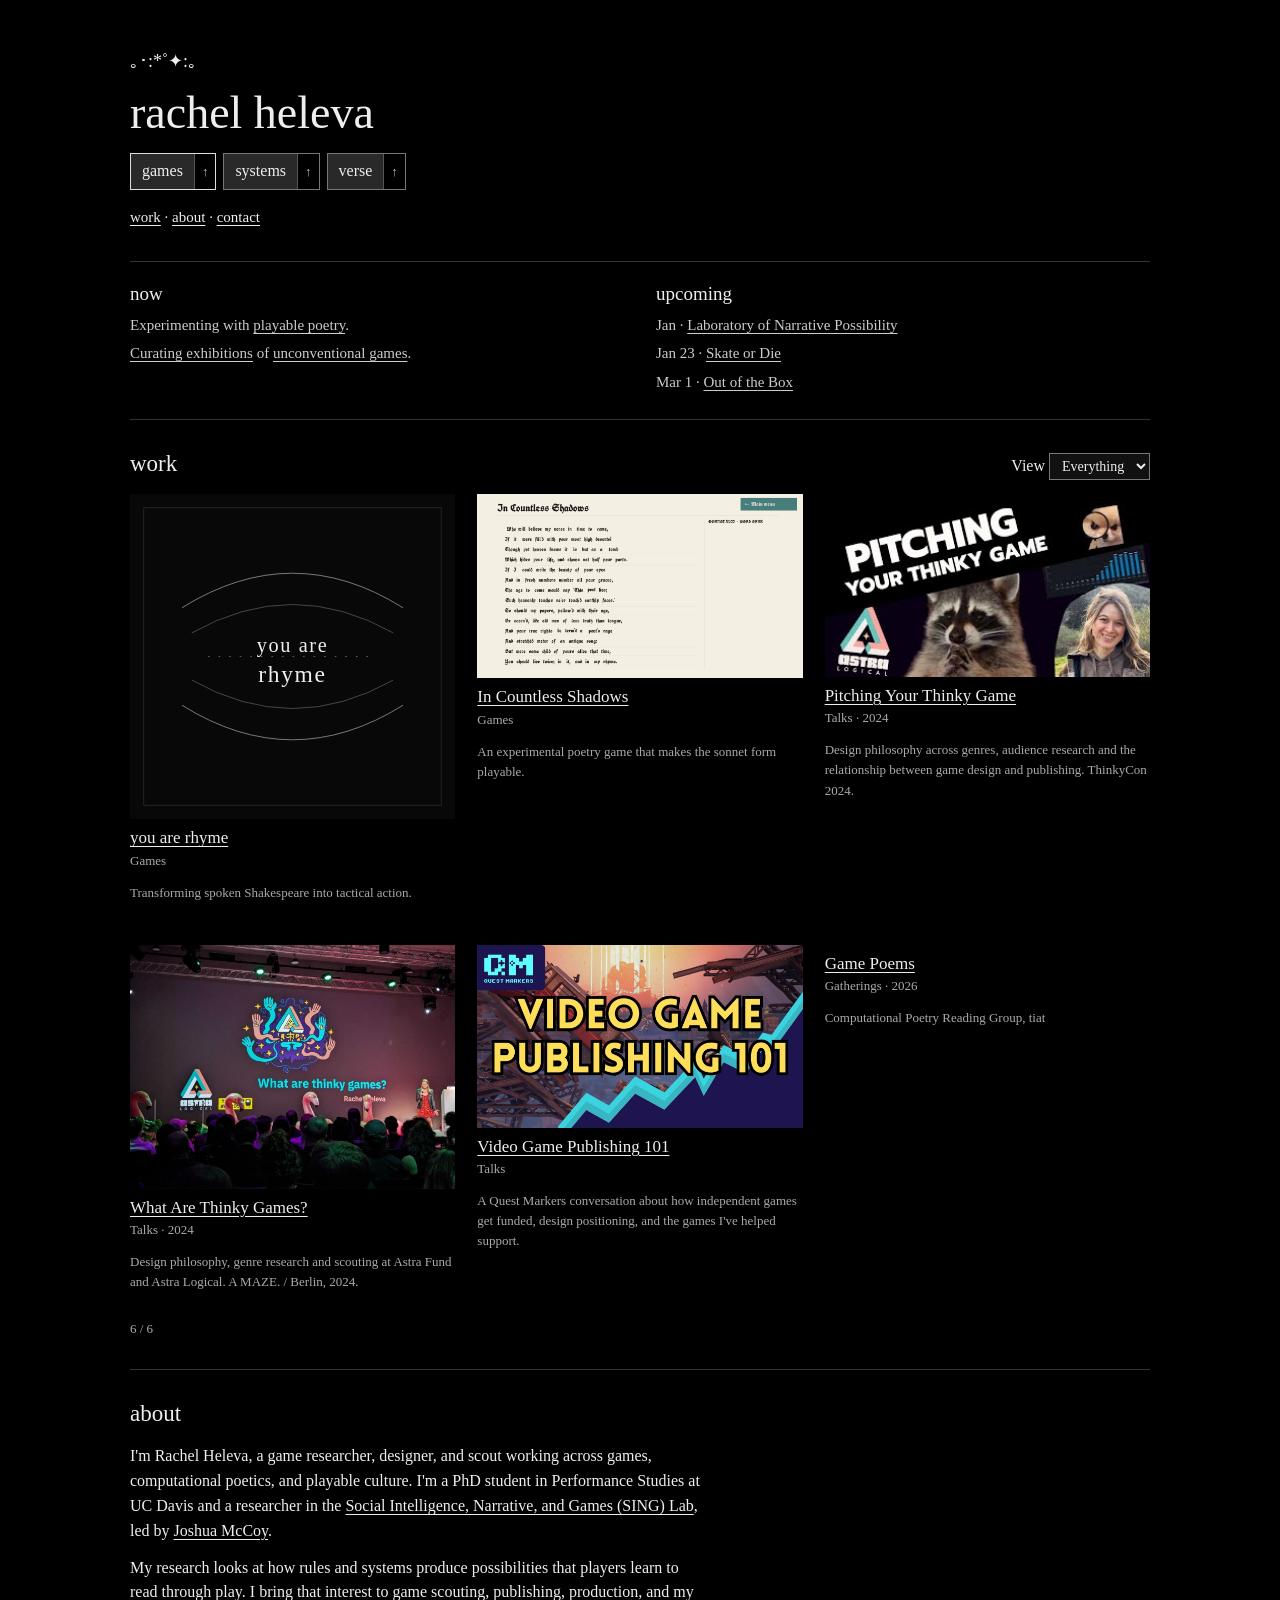
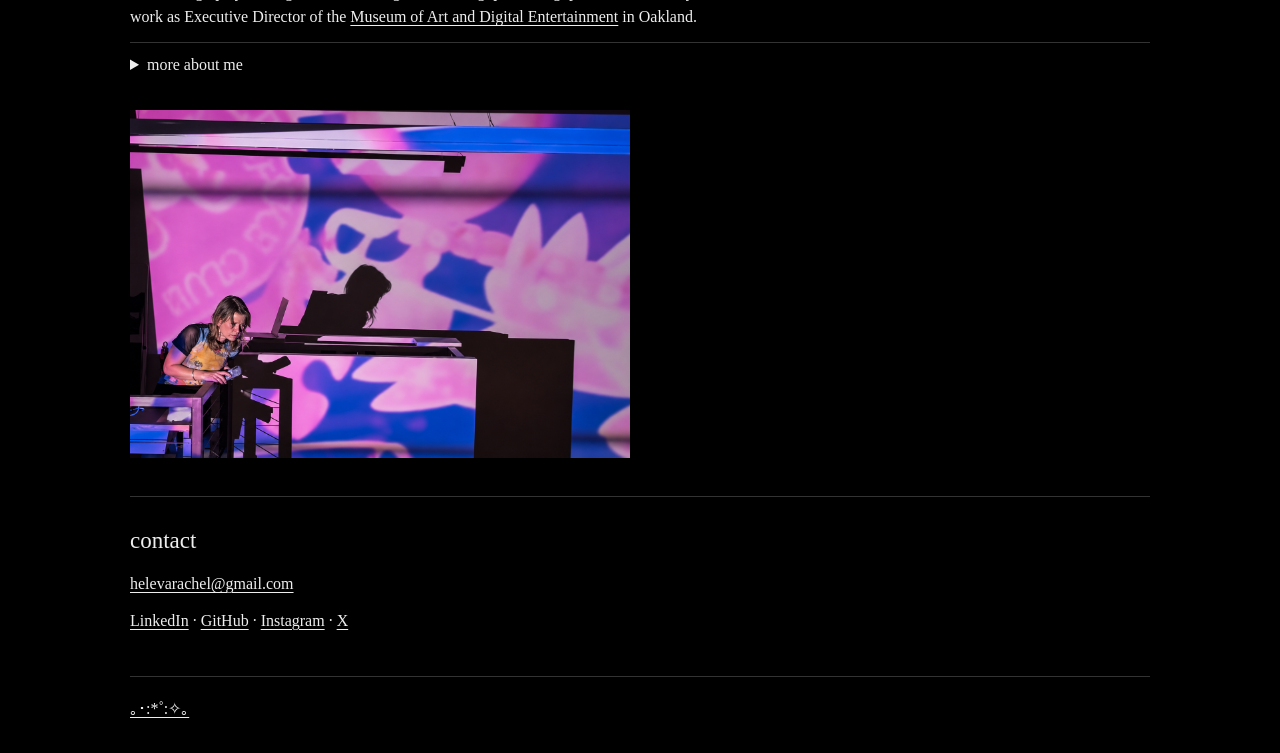
==== index.html @ 54d2f30f "Use work labels and refresh archive data" ====
<!doctype html>
<html lang="en">
<head>
<meta charset="utf-8">
<meta name="viewport" content="width=device-width, initial-scale=1">
<meta name="theme-color" content="#000000">
<meta name="description" content="Rachel Heleva: games, systems, verse.">
<title>Rachel Heleva</title>
<link rel="icon" type="image/svg+xml" href="./doorway-transparent.svg">
<link rel="stylesheet" href="./archive.css?v=20261127-reading">
<script defer src="./writings.js?v=20261127-reading"></script>
<script>
document.addEventListener("DOMContentLoaded", () => {
  const data = document.createElement("script");
  data.src = "./archive-data.js?v=" + Date.now();
  const loadGallery = () => {
    const gallery = document.createElement("script");
    gallery.src = "./archive-gallery.js?v=20261127-reading";
    document.head.append(gallery);
  };
  data.addEventListener("load", loadGallery, {once:true});
  data.addEventListener("error", loadGallery, {once:true});
  document.head.append(data);
}, {once:true});
</script>
</head>
<body>
<main id="home">
<header class="site-head">
<button type="button" id="reset" class="mark" title="Reset gallery" aria-label="Reset gallery">｡･:*˚:✧｡</button>
<h1>rachel heleva</h1>
<div id="lenses" class="lenses" aria-label="Gallery themes"></div>
<noscript><p>games, systems, verse</p></noscript>
<nav aria-label="Page sections"><a href="#work">work</a> · <a href="#about">about</a> · <a href="#contact">contact</a></nav>
</header>
<div class="activity">
<section aria-labelledby="now-title"><h2 id="now-title">now</h2><ul id="now-list"><li>Experimenting with <a href="https://luma.com/gamepoems">playable poetry</a>.</li><li><a href="https://www.themade.org/">Curating exhibitions</a> of <a href="https://luma.com/pzkqk2af">unconventional games</a>.</li></ul></section>
<section aria-labelledby="upcoming-title"><h2 id="upcoming-title">upcoming</h2><ul id="upcoming-list"><li data-start="2027-01-01" data-end="2027-01-31">Jan · <a href="https://luma.com/kljh8q33">Laboratory of Narrative Possibility</a></li><li data-start="2027-01-23" data-end="2027-01-23">Jan 23 · <a href="https://luma.com/7qidj7ys">Skate or Die</a></li><li data-start="2027-03-01" data-end="2027-03-01">Mar 1 · <a href="https://luma.com/pzkqk2af">Out of the Box</a></li></ul></section>
</div>
<section id="work" aria-labelledby="work-title">
<div class="gallery-head"><h2 id="work-title">work</h2><label for="category">View <select id="category"><option value="all">Everything</option></select></label></div>
<div id="gallery" class="gallery"><article class="work-card"><a href="./works/in-countless-shadows.html"><img src="./images/work-in-countless-shadows.svg" alt="In Countless Shadows abstract cover" width="400" height="400" loading="lazy"></a><h3><a href="./works/in-countless-shadows.html">In Countless Shadows</a></h3><p class="meta">Games</p></article>
<article class="work-card"><a href="./works/you-are-rhyme.html"><img src="./images/work-you-are-rhyme.svg" alt="you are rhyme abstract cover" width="400" height="400" loading="lazy"></a><h3><a href="./works/you-are-rhyme.html">you are rhyme</a></h3><p class="meta">Games</p></article>
<article class="work-card"><h3><a href="https://luma.com/gamepoems">Game Poems</a></h3><p class="meta">Gatherings · 2026</p></article>
<article class="work-card"><h3><a href="https://www.youtube.com/watch?v=h-gnrK2r5rQ">What Are Thinky Games?</a></h3><p class="meta">Talks · 2024</p></article>
<article class="work-card"><h3><a href="https://www.youtube.com/watch?v=a5OWJbeilXY">Pitching Your Thinky Game</a></h3><p class="meta">Talks · 2024</p></article></div>
<p class="meta" id="gallery-status" role="status"></p>

</section>
<section id="about" class="route about-cv">
<div class="cv-wrap">
<h2>about</h2>
<div class="cv-intro">
<p>I'm Rachel Heleva, a game researcher, designer, and scout working across games, computational poetics, and playable culture. I'm a PhD student in Performance Studies at UC Davis and a researcher in the <a href="https://singlab.org/index.html" target="_blank" rel="noopener noreferrer">Social Intelligence, Narrative, and Games (SING) Lab</a>, led by <a href="https://cs.ucdavis.edu/directory/joshua-mccoy" target="_blank" rel="noopener noreferrer">Joshua McCoy</a>.</p>
<p>My research looks at how rules and systems produce possibilities that players learn to read through play. I bring that interest to game scouting, publishing, production, and my work as Executive Director of the <a href="https://www.themade.org/" target="_blank" rel="noopener noreferrer">Museum of Art and Digital Entertainment</a> in Oakland.</p>
</div>
<details class="cv-details"><summary>more about me</summary><div class="cv-grid">
<section class="cv-group"><h3>Affiliations</h3><ul>
<li>UC Davis · PhD, Performance Studies (in progress)</li>
<li><a href="https://singlab.org/index.html" target="_blank" rel="noopener noreferrer">SING Lab</a> · Researcher</li>
<li><a href="https://www.themade.org/" target="_blank" rel="noopener noreferrer">The MADE</a> · Executive Director</li>
</ul></section>
<section class="cv-group"><h3>Jury &amp; Selection</h3><ul>
<li>2025–2026 · <a href="https://www.interactive.org/" target="_blank" rel="noopener noreferrer">D.I.C.E. Awards</a> · Peer Panelist, Outstanding Achievement for an Independent Game</li>
<li><a href="https://igf.com/" target="_blank" rel="noopener noreferrer">Independent Games Festival</a> · General Judging Pool</li>
<li><a href="https://gamesforchange.org/" target="_blank" rel="noopener noreferrer">Games for Change</a> · Jury Member</li>
</ul></section>
<section class="cv-group"><h3>Talks &amp; Programming</h3><ul>
<li>2026 · <a href="https://luma.com/gamepoems" target="_blank" rel="noopener noreferrer">Game Poems, Computational Poetry Reading Group ↗</a> · Guest curator and presenter, tiat, San Francisco</li>
<li>2024 · <a href="https://www.youtube.com/watch?v=h-gnrK2r5rQ" target="_blank" rel="noopener noreferrer">What Are Thinky Games? ↗</a> · Hyper Talks, A MAZE. / Berlin</li>
<li>2024 · <a href="https://www.youtube.com/watch?v=a5OWJbeilXY" target="_blank" rel="noopener noreferrer">Pitching Your Thinky Game ↗</a> · ThinkyCon, Thinky Games</li>
</ul></section>
<section class="cv-group"><h3>Interviews</h3><ul>
<li>2026 · <a href="https://podscan.fm/podcasts/quest-markers/episodes/ep-42-answering-your-questions-about-games-publishing" target="_blank" rel="noopener noreferrer">Quest Markers, EP 42: Answering your questions about games publishing ↗</a> · March 28, 2026 · <a href="https://open.spotify.com/search/Quest%20Markers%20Answering%20your%20questions%20about%20games%20publishing" target="_blank" rel="noopener noreferrer">Find on Spotify ↗</a></li>
<li>2025 · <a href="https://open.spotify.com/episode/59n7AZtrdehPEj6MeMUnXS" target="_blank" rel="noopener noreferrer">Quest Markers, EP 34: How do indie studios get funded? ↗</a> · September 27, 2025 · Spotify</li>
</ul></section>
<section class="cv-group"><h3>Education</h3><ul>
<li>PhD, Performance Studies · UC Davis (in progress)</li>
<li>BA, Cinema &amp; Digital Media · UC Davis</li>
<li>BA, English · UC Davis</li>
</ul></section>
<section class="cv-group"><h3>Elsewhere</h3><ul>
<li><a href="https://www.linkedin.com/in/hlywa/" target="_blank" rel="noopener noreferrer">LinkedIn ↗</a> · <a href="https://github.com/hlywa/" target="_blank" rel="noopener noreferrer">GitHub ↗</a></li>
<li><a href="https://www.instagram.com/rachellheleva/" target="_blank" rel="noopener noreferrer">Instagram ↗</a> · <a href="https://x.com/rachelheleva" target="_blank" rel="noopener noreferrer">X ↗</a></li>
<li><a href="mailto:helevarachel@gmail.com">helevarachel@gmail.com ↗</a></li>
</ul></section>
</div>
</details><figure class="cv-photo"><img src="./images/3eaaff0a-0a3e-49e1-b414-7399d7dbec82.png" width="1502" height="1047" alt="Rachel working during a colorful projected performance, surrounded by large pink and blue moving images." loading="lazy" decoding="async"></figure>

</div>
</section>
<section id="contact"><h2>contact</h2><p><a href="mailto:helevarachel@gmail.com">helevarachel@gmail.com</a></p><p><a href="https://www.linkedin.com/in/hlywa/">LinkedIn</a> · <a href="https://github.com/hlywa/">GitHub</a> · <a href="https://www.instagram.com/rachellheleva/">Instagram</a> · <a href="https://x.com/rachelheleva">X</a></p></section>
<footer><a href="#home" aria-label="Return to top">｡･:*˚:✧｡</a></footer>
</main>
</body>
</html>
---- archive.css ----
:root { color-scheme: dark; background:#000; color:#eee; font-family:Georgia,"Times New Roman",serif; font-size:16px; }
* { box-sizing:border-box; }
body { margin:0; line-height:1.55; }
main { max-width:1080px; margin:auto; padding:48px 30px 32px; }
a { color:inherit; text-decoration:underline; text-underline-offset:3px; }
a:hover { color:#fff; }
button,select { font:inherit; color:inherit; }
button { cursor:pointer; }
:focus-visible { outline:2px solid #e8d5ff; outline-offset:4px; }
h1,h2,h3 { font-weight:normal; line-height:1.25; }
h1 { margin:8px 0 12px; font-size:clamp(32px,5vw,46px); }
h2 { font-size:23px; margin:0 0 16px; }
h3 { font-size:17px; margin:10px 0 3px; }
p { margin:0 0 12px; }
.site-head { margin-bottom:32px; }
.mark { background:none; border:0; padding:0; font-size:18px; }
.lenses { display:flex; flex-wrap:wrap; gap:7px; margin-bottom:16px; min-height:35px; }
.lens { display:inline-flex; border:1px solid #777; align-items:stretch; }
.lens button { background:transparent; border:0; padding:5px 11px; }
.lens button[aria-pressed=true] { background:#292929; }
.lens button[aria-pressed=false] { color:#aaa; text-decoration:line-through; }
.lens .priority { padding:5px 7px; border-left:1px solid #555; font-size:13px; color:#bbb; }
.lens[data-first=true] { border-color:#ddd; }
nav { font-size:15px; }
.activity { display:grid; grid-template-columns:1fr 1fr; gap:32px; padding:20px 0; border-block:1px solid #333; }
.activity h2 { font-size:19px; margin:0 0 8px; }
.activity ul { list-style:none; padding:0; margin:0; font-size:15px; color:#ccc; }
.activity li { margin-bottom:5px; }
main>section { padding:30px 0; border-bottom:1px solid #333; scroll-margin-top:18px; }
.gallery-head { display:flex; justify-content:space-between; align-items:baseline; gap:12px; margin-bottom:14px; }
.gallery-head h2 { margin:0; }
select { padding:4px 8px; border:1px solid #777; background:#111; font-size:14px; }
.gallery { display:grid; grid-template-columns:repeat(3,minmax(0,1fr)); gap:30px 22px; align-items:start; }
.work-card { min-width:0; overflow-wrap:anywhere; }
.work-card img { display:block; width:100%; height:auto; max-height:340px; object-fit:contain; object-position:left center; }
.work-card h3 { margin:8px 0 2px; }
.meta { font-size:13px; color:#aaa; }
#gallery-status { margin:14px 0 0; }
.project-details { margin-top:25px; }
details { border-top:1px solid #333; padding:10px 0; }
summary { cursor:pointer; }
.detail-wrap { max-width:760px; padding:20px 0; }
.shadows-heading h2 { margin:8px 0; }
.shadows-glyph { display:none; }
.detail-cover { margin:15px 0; }
.detail-cover img { max-width:280px; height:auto; }
.shadows-prose { max-width:72ch; }
.shadows-facts div { margin:10px 0; }
.shadows-facts dt { color:#aaa; font-size:14px; }
.shadows-facts dd { margin:0; }
.cv-intro { max-width:72ch; }
.cv-grid { display:grid; grid-template-columns:1fr 1fr; gap:18px 30px; margin-top:10px; }
.cv-grid ul { padding-left:18px; }
.cv-photo { margin:22px 0 0; }
.cv-photo img { max-width:100%; width:500px; height:auto; }
.writing-entry { display:block; padding:12px 0; }
footer { padding-top:20px; }
@media(max-width:720px){main{padding:30px 18px}.gallery{grid-template-columns:repeat(2,minmax(0,1fr));gap:24px 14px}.activity,.cv-grid{grid-template-columns:1fr;gap:16px}}
@media(max-width:380px){.gallery{grid-template-columns:1fr}.lens button{padding-inline:7px}}

/* The star moves by changing characters, not by shifting an image. */
#reset { min-width: 8ch; text-align: left; white-space: nowrap; }

/* Quiet standalone reading pages, shared by projects and future essays. */
.reading-page {max-width:760px;padding:36px 26px 56px;}
.reading-nav {display:flex;justify-content:space-between;align-items:center;gap:16px;padding-bottom:24px;margin-bottom:34px;border-bottom:1px solid #333;font-size:15px;}
.reading-article {font-size:18px;line-height:1.75;overflow-wrap:anywhere;}
.reading-article h1 {font-size:clamp(30px,5vw,44px);margin:0 0 14px;}
.reading-article .shadows-deck {font-size:19px;color:#bbb;line-height:1.5;margin-bottom:24px;}
.reading-article .detail-cover {margin:24px 0 30px;}
.reading-article img {display:block;max-width:100%;height:auto;}
.reading-article .detail-cover img {width:280px;}
.reading-article p {margin:0 0 20px;}
.reading-article .shadows-facts {border-top:1px solid #333;margin:32px 0 0;padding:12px 0;font-size:16px;}
.reading-page footer {border-top:1px solid #333;margin-top:28px;font-size:15px;}
@media(max-width:480px){.reading-page{padding:24px 18px 40px}.reading-article{font-size:17px}.reading-nav{margin-bottom:24px}}

/* Generated Notion pages use the existing reading layout. */
.archive-body h2,.archive-body h3 {margin:30px 0 12px;}
.archive-body pre {white-space:pre-wrap;overflow-wrap:anywhere;padding:14px;border:1px solid #333;font-size:14px;}
.archive-body blockquote {margin:22px 0;padding-left:18px;border-left:1px solid #777;}
.archive-body hr {border:0;border-top:1px solid #333;margin:24px 0;}
.archive-media {margin:24px 0 30px;}
.archive-media img {width:100%;height:auto;}
.archive-media figcaption {font-size:14px;color:#aaa;margin-top:8px;}
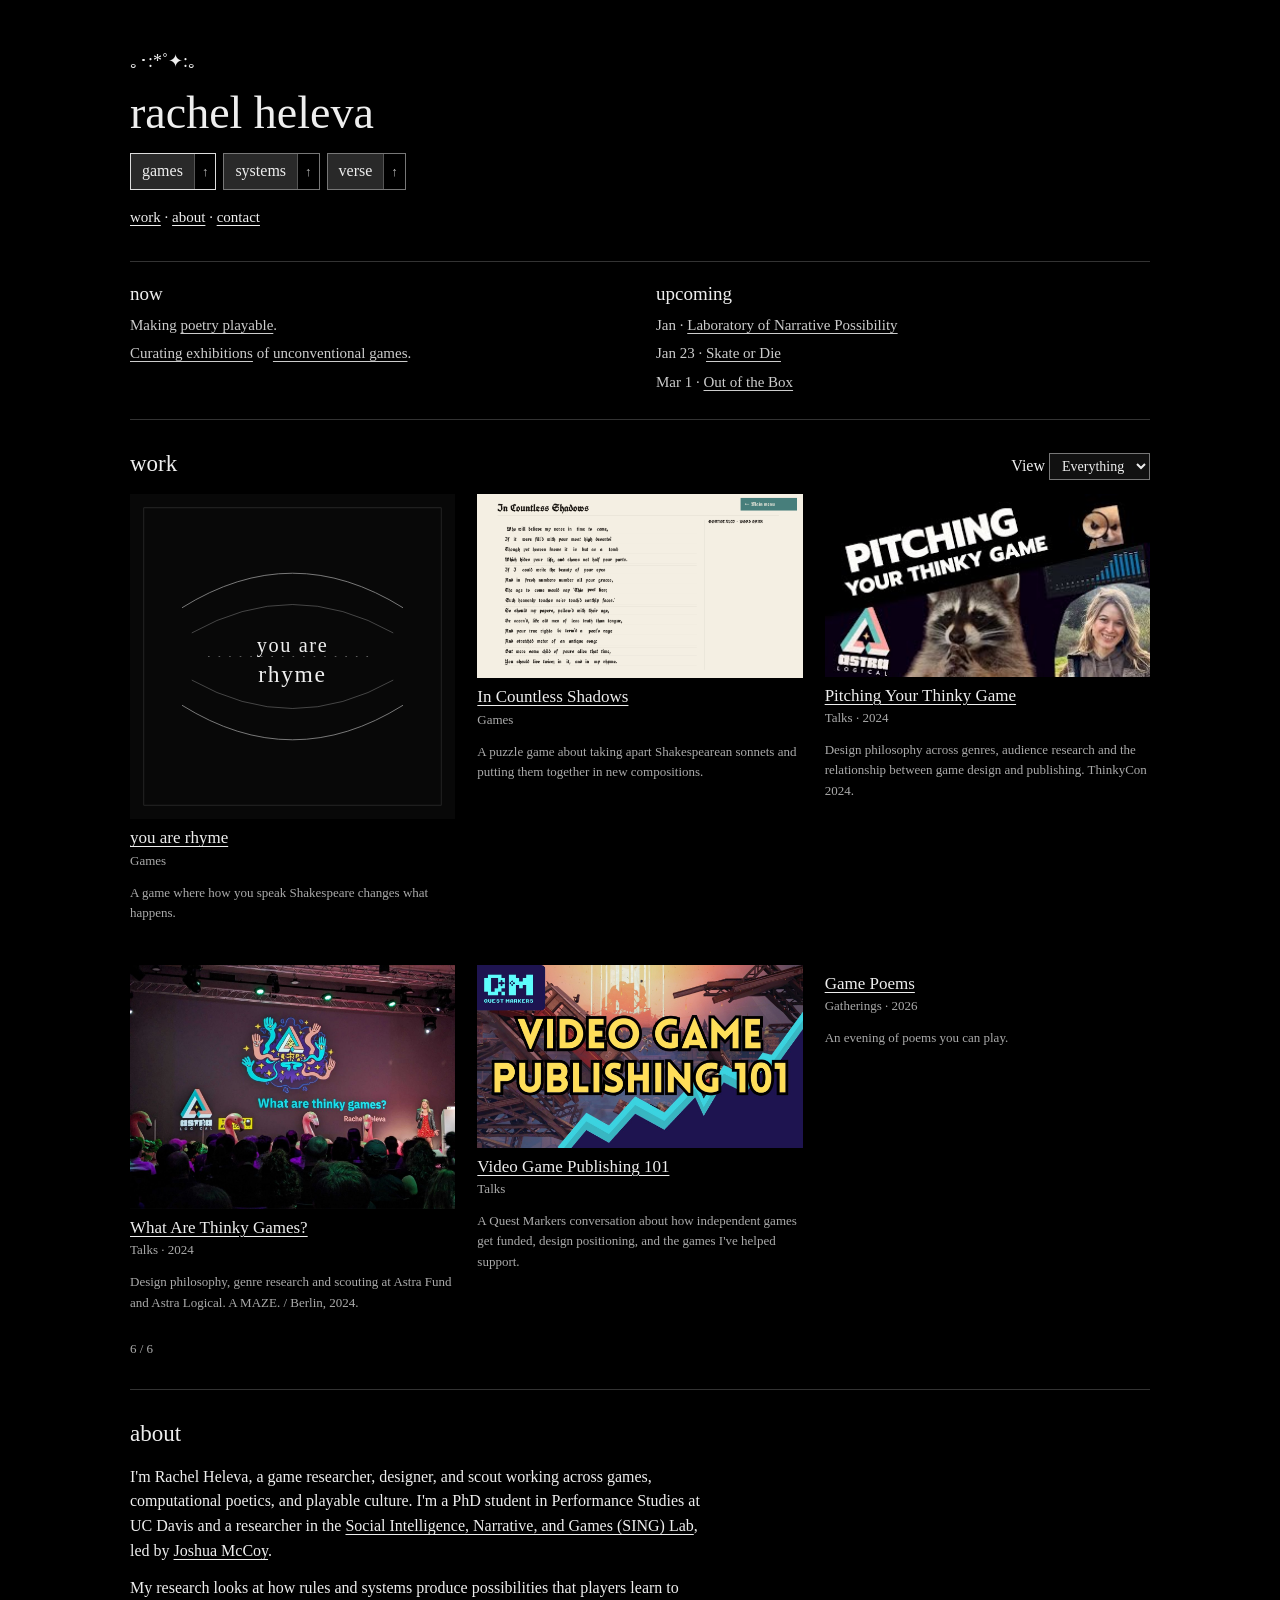
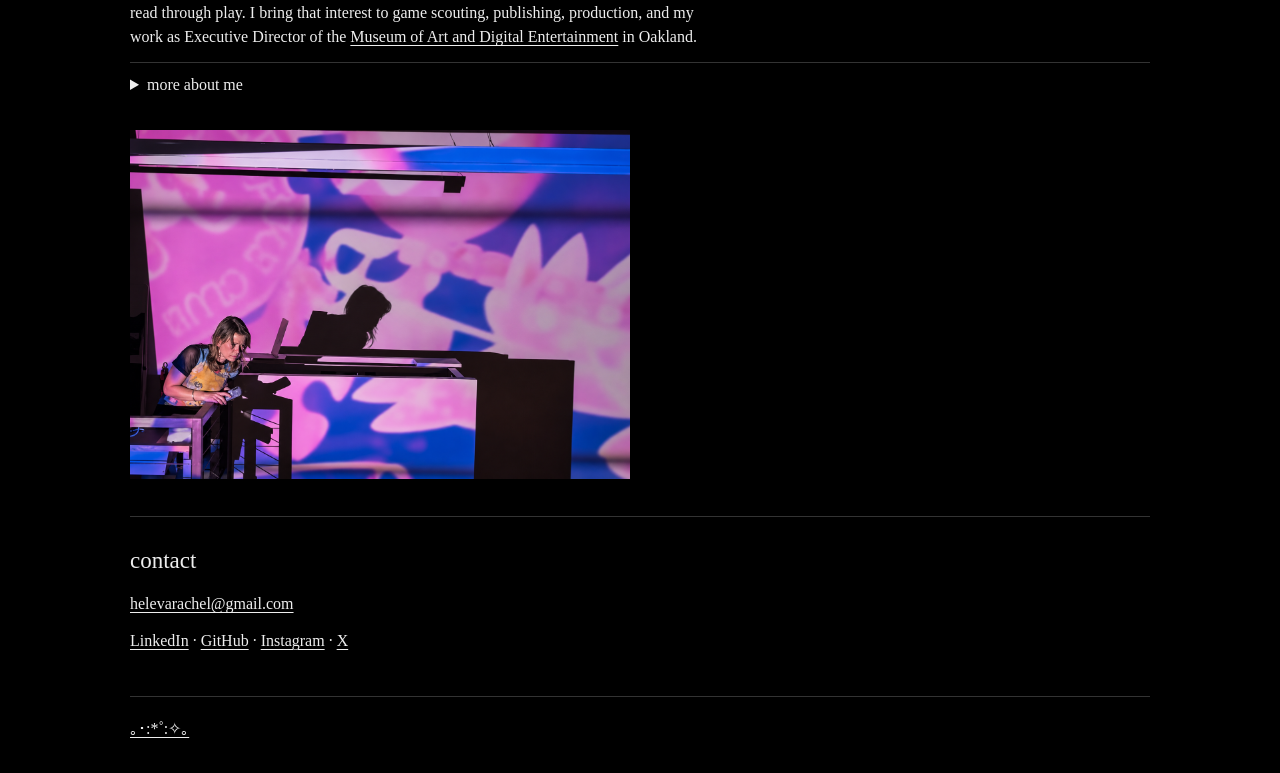
==== commit f693dc4b: "Sharpen project descriptions in the creative archive" ====
--- a/index.html
+++ b/index.html
@@ -15,7 +15,7 @@
   data.src = "./archive-data.js?v=" + Date.now();
   const loadGallery = () => {
     const gallery = document.createElement("script");
-    gallery.src = "./archive-gallery.js?v=20261127-reading";
+    gallery.src = "./archive-gallery.js?v=20261127-copy";
     document.head.append(gallery);
   };
   data.addEventListener("load", loadGallery, {once:true});
@@ -34,7 +34,7 @@
 <nav aria-label="Page sections"><a href="#work">work</a> · <a href="#about">about</a> · <a href="#contact">contact</a></nav>
 </header>
 <div class="activity">
-<section aria-labelledby="now-title"><h2 id="now-title">now</h2><ul id="now-list"><li>Experimenting with <a href="https://luma.com/gamepoems">playable poetry</a>.</li><li><a href="https://www.themade.org/">Curating exhibitions</a> of <a href="https://luma.com/pzkqk2af">unconventional games</a>.</li></ul></section>
+<section aria-labelledby="now-title"><h2 id="now-title">now</h2><ul id="now-list"><li>Making <a href="https://luma.com/gamepoems">poetry playable</a>.</li><li><a href="https://www.themade.org/">Curating exhibitions</a> of <a href="https://luma.com/pzkqk2af">unconventional games</a>.</li></ul></section>
 <section aria-labelledby="upcoming-title"><h2 id="upcoming-title">upcoming</h2><ul id="upcoming-list"><li data-start="2027-01-01" data-end="2027-01-31">Jan · <a href="https://luma.com/kljh8q33">Laboratory of Narrative Possibility</a></li><li data-start="2027-01-23" data-end="2027-01-23">Jan 23 · <a href="https://luma.com/7qidj7ys">Skate or Die</a></li><li data-start="2027-03-01" data-end="2027-03-01">Mar 1 · <a href="https://luma.com/pzkqk2af">Out of the Box</a></li></ul></section>
 </div>
 <section id="work" aria-labelledby="work-title">
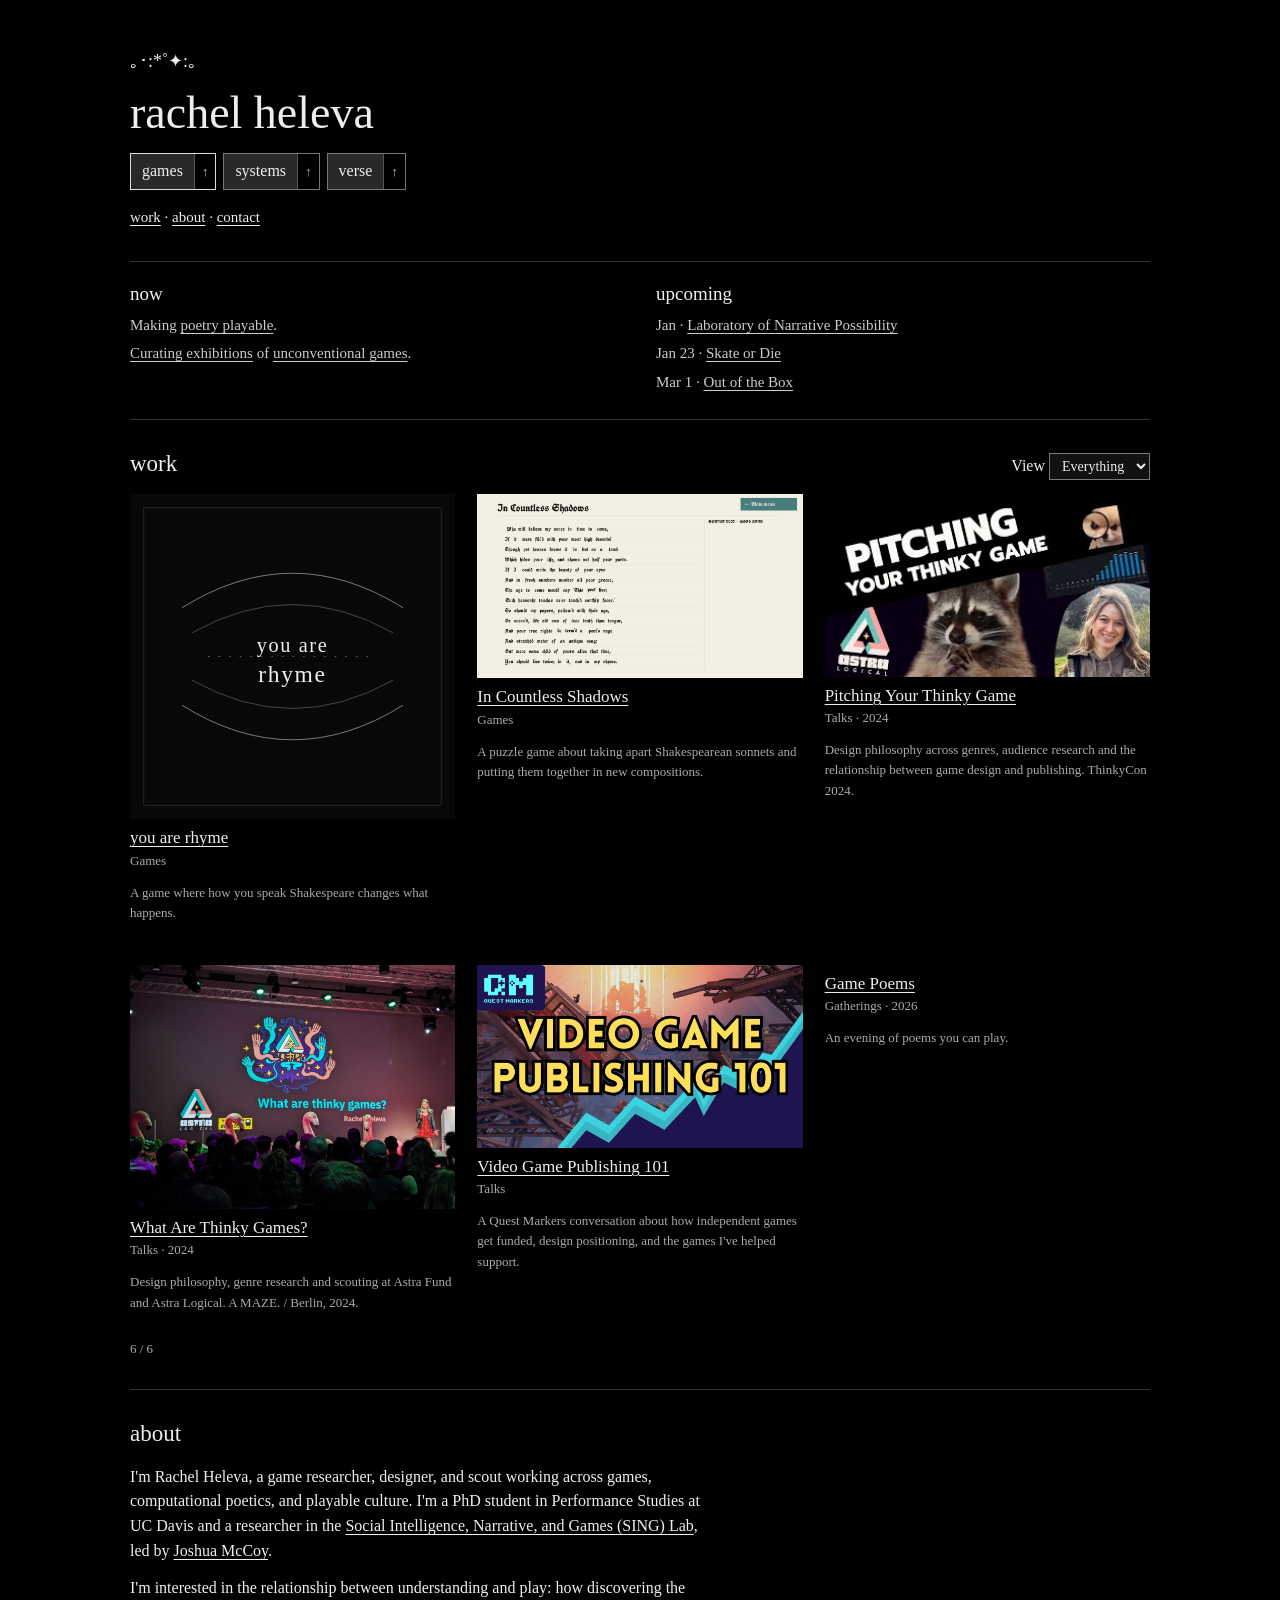
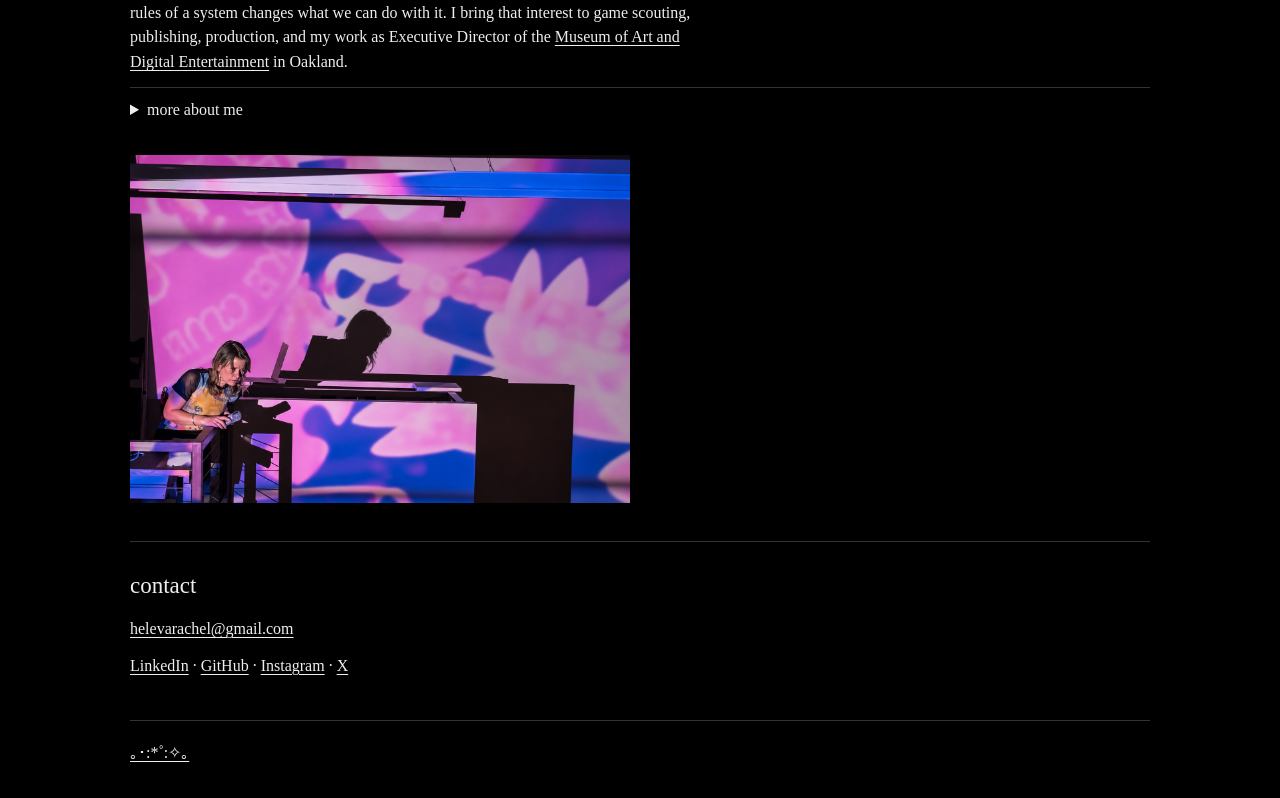
==== commit aa0525a5: "Clarify the relationship between understanding and play" ====
--- a/index.html
+++ b/index.html
@@ -52,7 +52,7 @@
 <h2>about</h2>
 <div class="cv-intro">
 <p>I'm Rachel Heleva, a game researcher, designer, and scout working across games, computational poetics, and playable culture. I'm a PhD student in Performance Studies at UC Davis and a researcher in the <a href="https://singlab.org/index.html" target="_blank" rel="noopener noreferrer">Social Intelligence, Narrative, and Games (SING) Lab</a>, led by <a href="https://cs.ucdavis.edu/directory/joshua-mccoy" target="_blank" rel="noopener noreferrer">Joshua McCoy</a>.</p>
-<p>My research looks at how rules and systems produce possibilities that players learn to read through play. I bring that interest to game scouting, publishing, production, and my work as Executive Director of the <a href="https://www.themade.org/" target="_blank" rel="noopener noreferrer">Museum of Art and Digital Entertainment</a> in Oakland.</p>
+<p>I'm interested in the relationship between understanding and play: how discovering the rules of a system changes what we can do with it. I bring that interest to game scouting, publishing, production, and my work as Executive Director of the <a href="https://www.themade.org/" target="_blank" rel="noopener noreferrer">Museum of Art and Digital Entertainment</a> in Oakland.</p>
 </div>
 <details class="cv-details"><summary>more about me</summary><div class="cv-grid">
 <section class="cv-group"><h3>Affiliations</h3><ul>
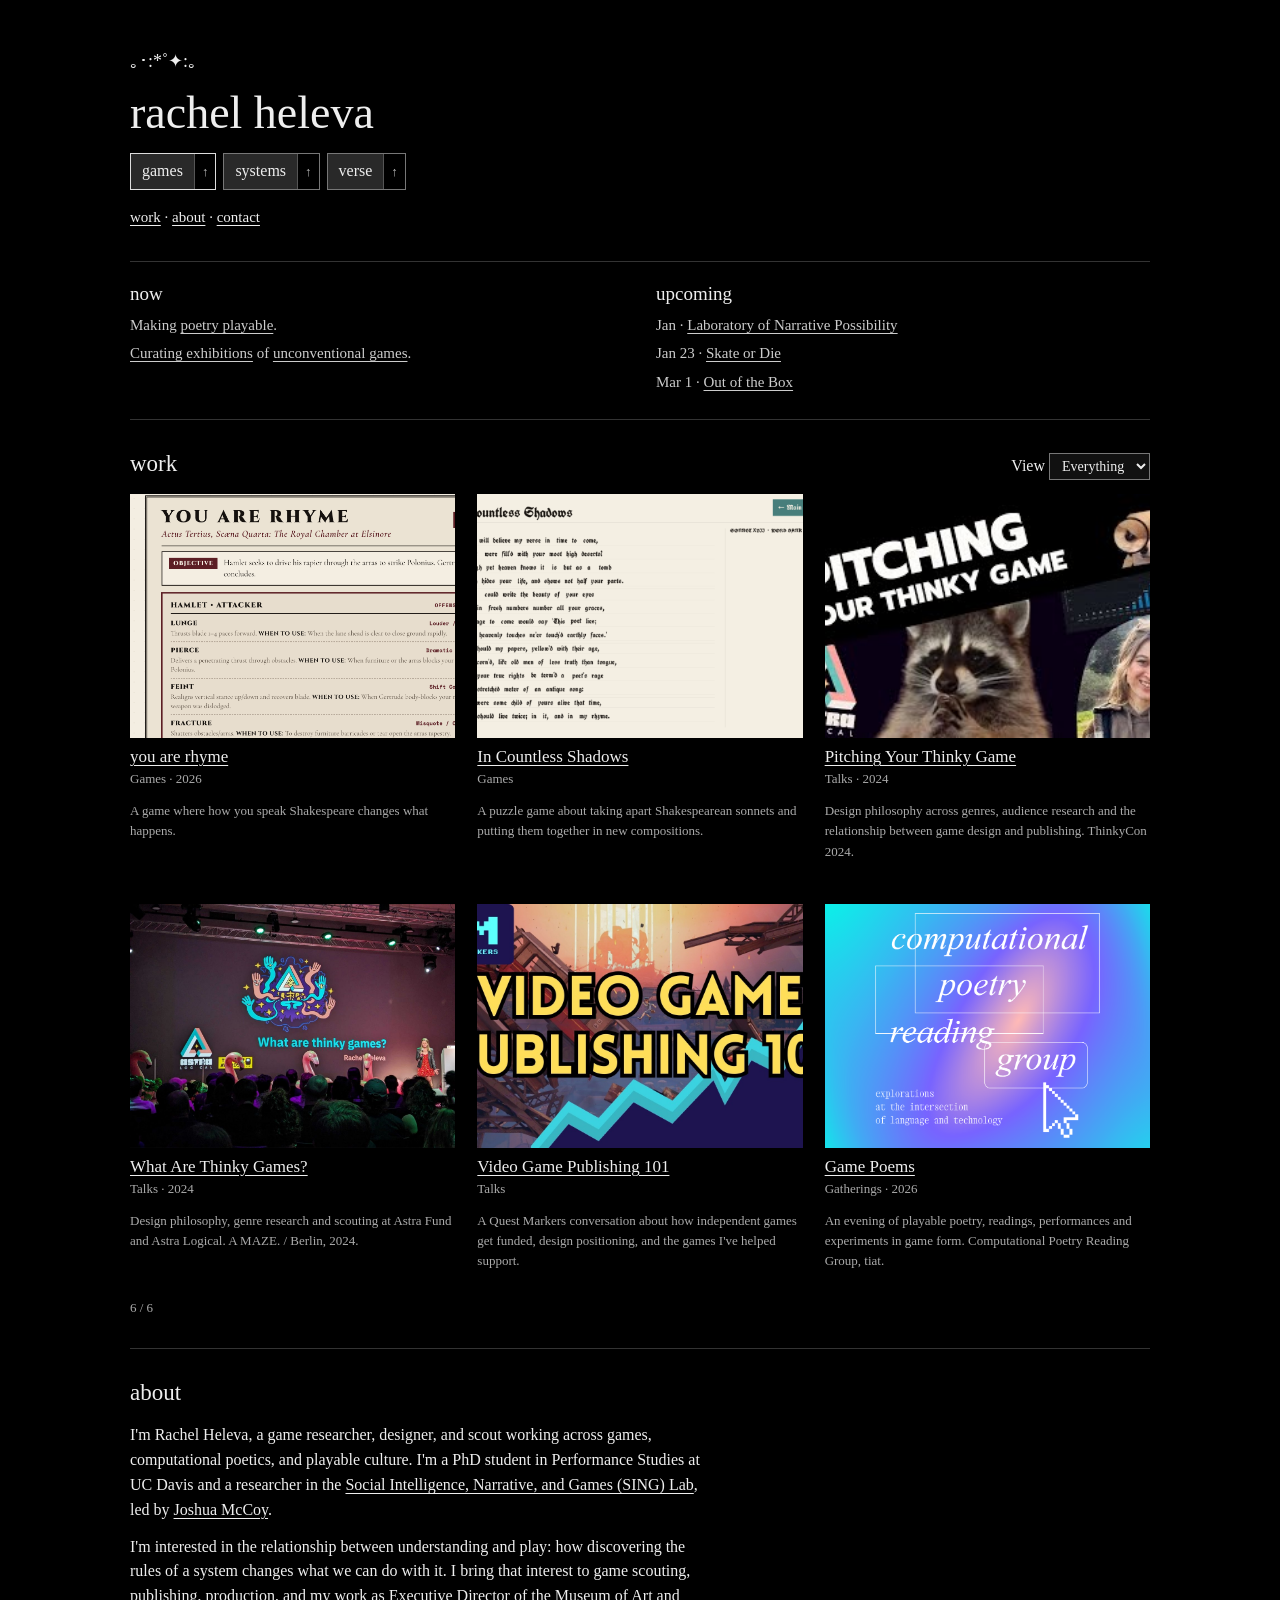
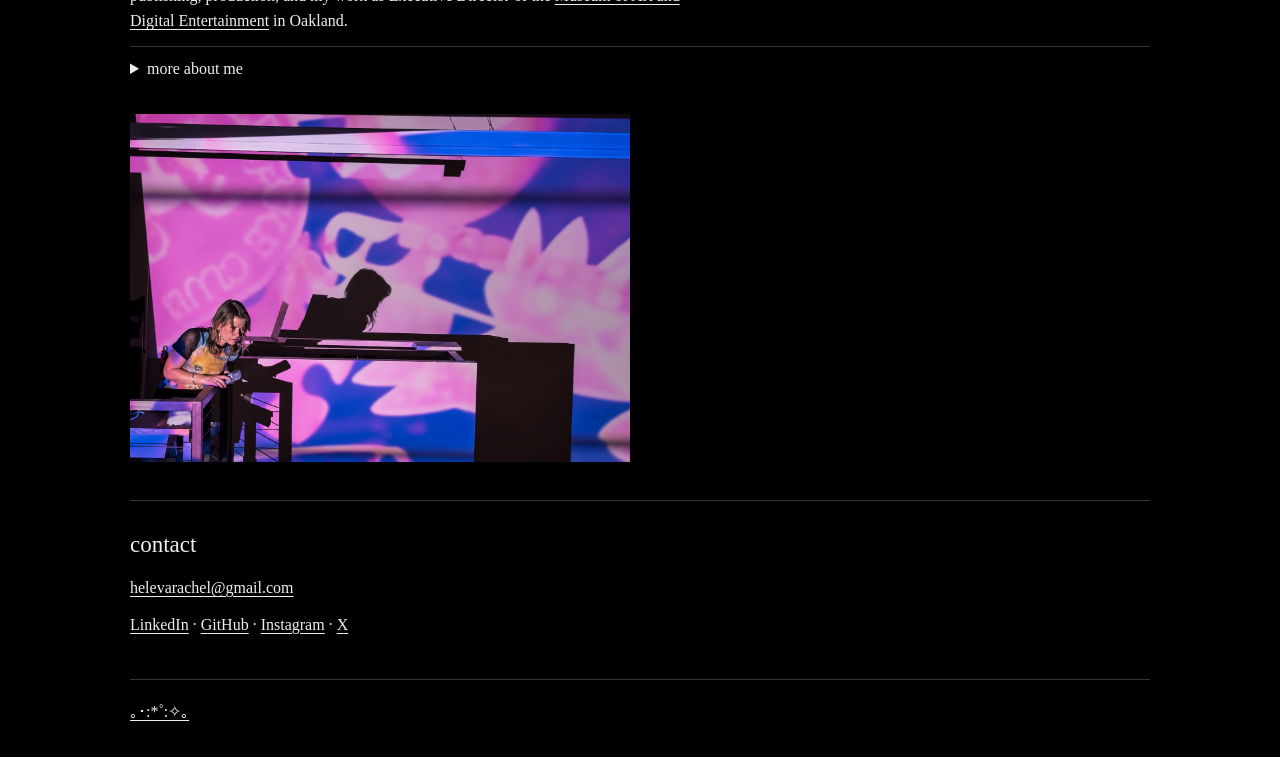
==== commit 3c598809: "Refresh gallery stylesheet version" ====
--- a/index.html
+++ b/index.html
@@ -7,7 +7,7 @@
 <meta name="description" content="Rachel Heleva: games, systems, verse.">
 <title>Rachel Heleva</title>
 <link rel="icon" type="image/svg+xml" href="./doorway-transparent.svg">
-<link rel="stylesheet" href="./archive.css?v=20261127-reading">
+<link rel="stylesheet" href="./archive.css?v=20261127-thumbnails">
 <script defer src="./writings.js?v=20261127-reading"></script>
 <script>
 document.addEventListener("DOMContentLoaded", () => {
--- a/archive.css
+++ b/archive.css
@@ -32,7 +32,7 @@
 select { padding:4px 8px; border:1px solid #777; background:#111; font-size:14px; }
 .gallery { display:grid; grid-template-columns:repeat(3,minmax(0,1fr)); gap:30px 22px; align-items:start; }
 .work-card { min-width:0; overflow-wrap:anywhere; }
-.work-card img { display:block; width:100%; height:auto; max-height:340px; object-fit:contain; object-position:left center; }
+.work-card img { display:block; width:100%; height:auto; aspect-ratio:4 / 3; object-fit:cover; object-position:center; }
 .work-card h3 { margin:8px 0 2px; }
 .meta { font-size:13px; color:#aaa; }
 #gallery-status { margin:14px 0 0; }
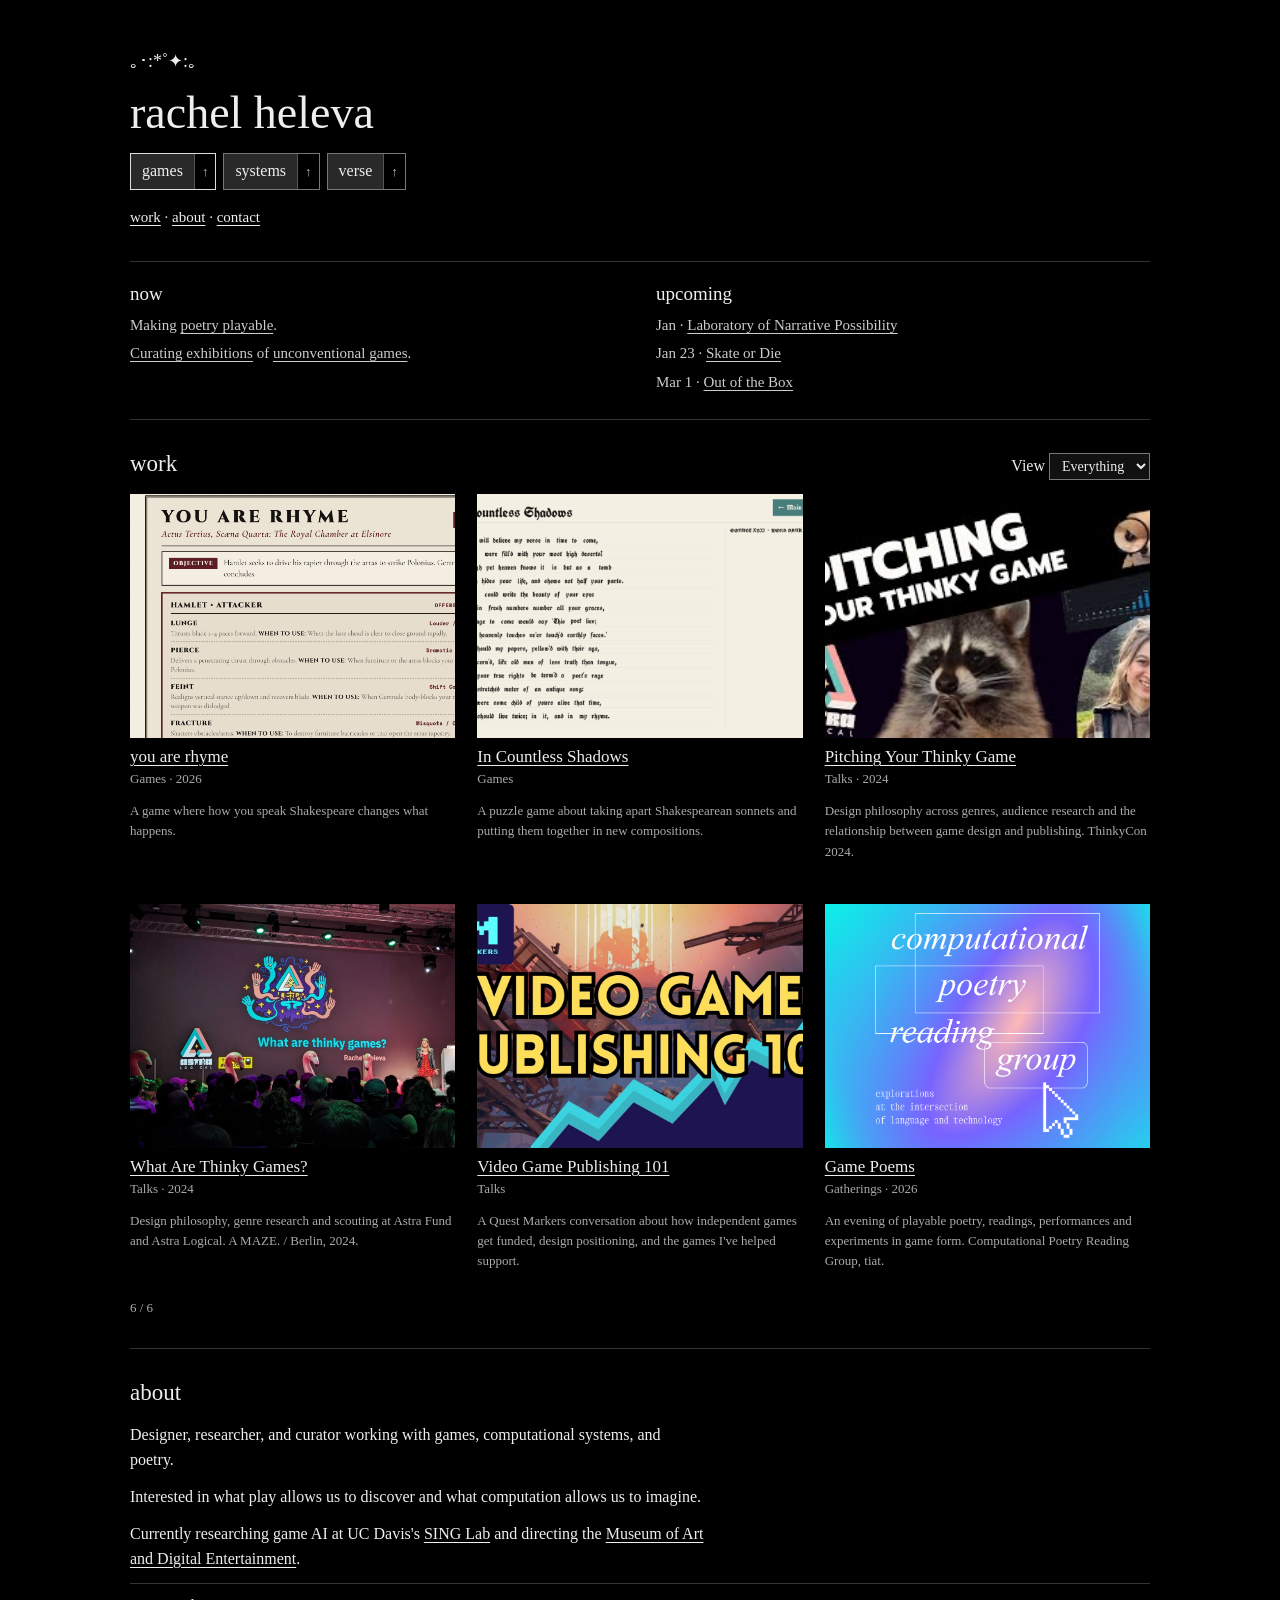
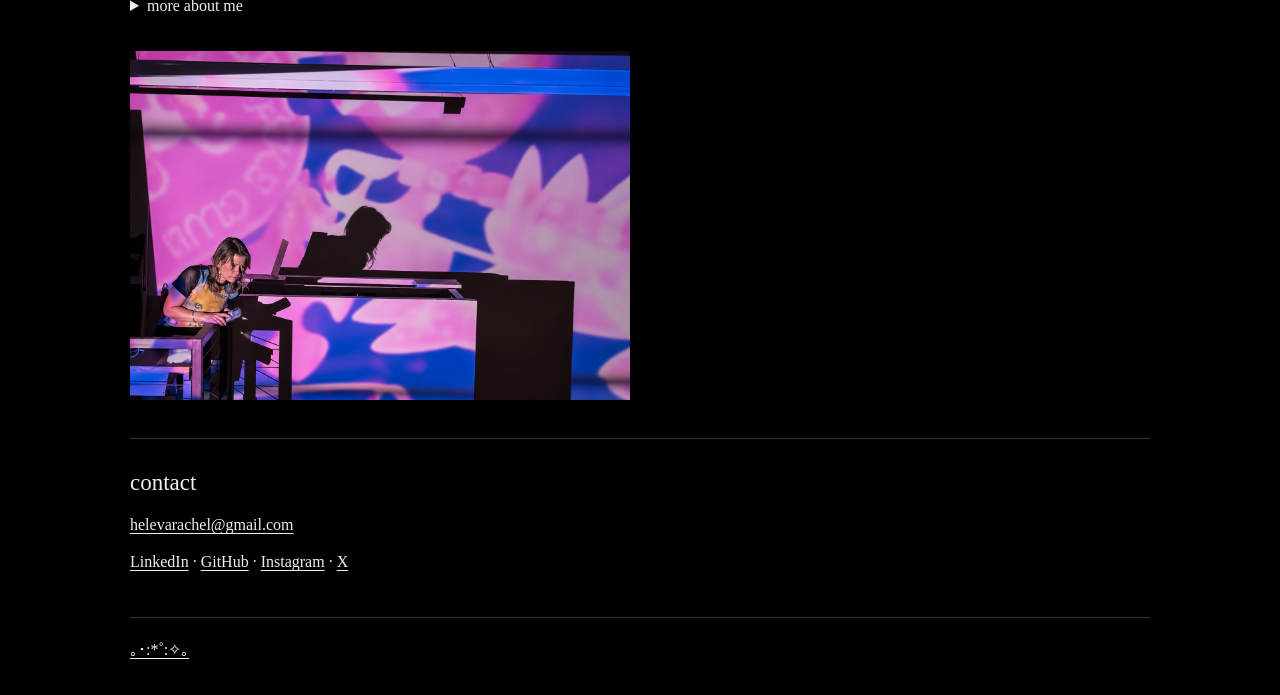
==== commit 234b43fb: "Simplify the About introduction" ====
--- a/index.html
+++ b/index.html
@@ -51,8 +51,9 @@
 <div class="cv-wrap">
 <h2>about</h2>
 <div class="cv-intro">
-<p>I'm Rachel Heleva, a game researcher, designer, and scout working across games, computational poetics, and playable culture. I'm a PhD student in Performance Studies at UC Davis and a researcher in the <a href="https://singlab.org/index.html" target="_blank" rel="noopener noreferrer">Social Intelligence, Narrative, and Games (SING) Lab</a>, led by <a href="https://cs.ucdavis.edu/directory/joshua-mccoy" target="_blank" rel="noopener noreferrer">Joshua McCoy</a>.</p>
-<p>I'm interested in the relationship between understanding and play: how discovering the rules of a system changes what we can do with it. I bring that interest to game scouting, publishing, production, and my work as Executive Director of the <a href="https://www.themade.org/" target="_blank" rel="noopener noreferrer">Museum of Art and Digital Entertainment</a> in Oakland.</p>
+<p>Designer, researcher, and curator working with games, computational systems, and poetry.</p>
+<p>Interested in what play allows us to discover and what computation allows us to imagine.</p>
+<p>Currently researching game AI at UC Davis's <a href="https://singlab.org/index.html" target="_blank" rel="noopener noreferrer">SING Lab</a> and directing the <a href="https://www.themade.org/" target="_blank" rel="noopener noreferrer">Museum of Art and Digital Entertainment</a>.</p>
 </div>
 <details class="cv-details"><summary>more about me</summary><div class="cv-grid">
 <section class="cv-group"><h3>Affiliations</h3><ul>
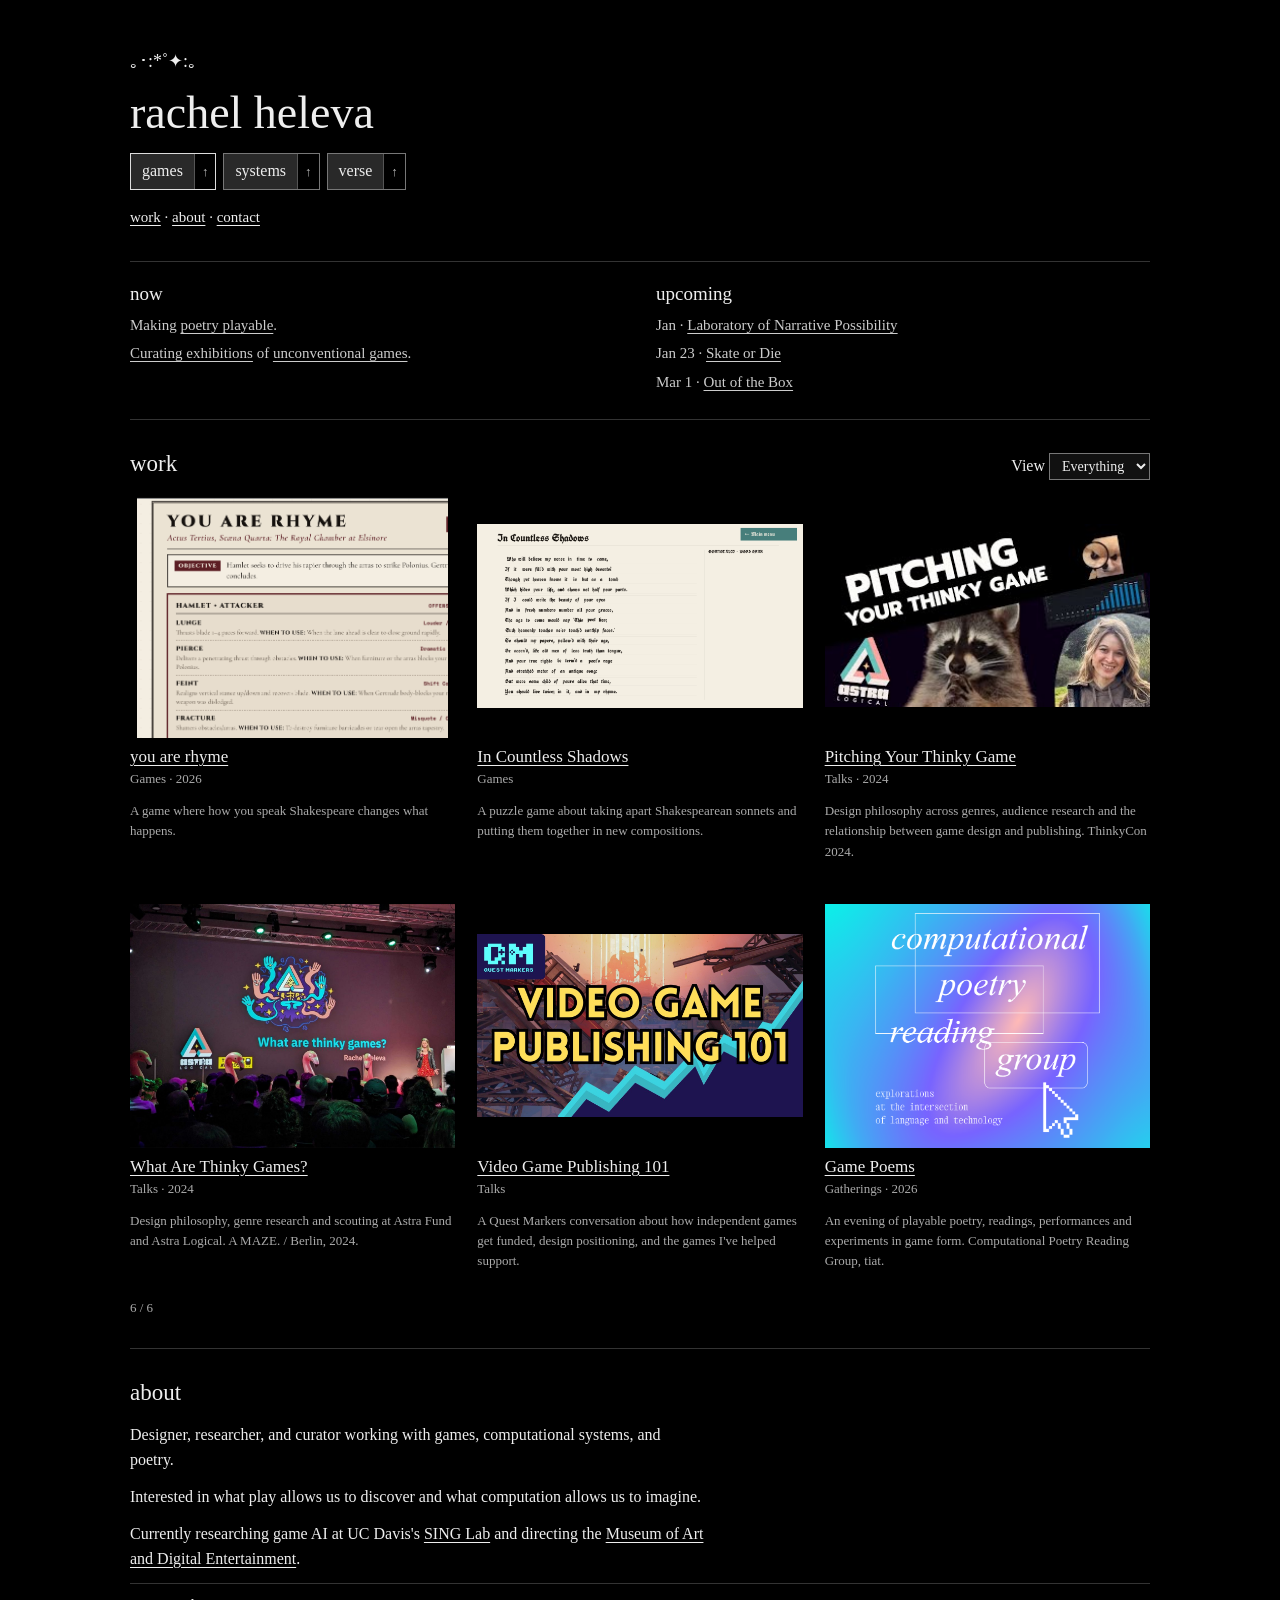
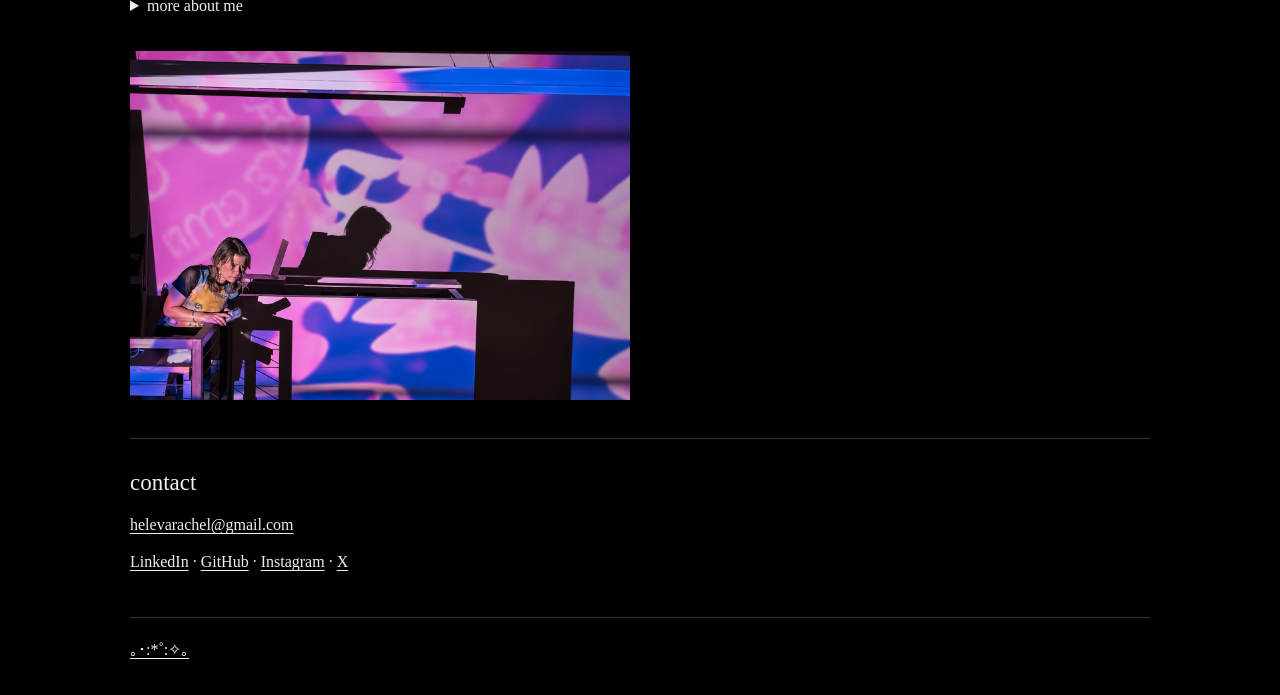
==== commit 384603af: "Refresh thumbnail stylesheet" ====
--- a/index.html
+++ b/index.html
@@ -7,7 +7,7 @@
 <meta name="description" content="Rachel Heleva: games, systems, verse.">
 <title>Rachel Heleva</title>
 <link rel="icon" type="image/svg+xml" href="./doorway-transparent.svg">
-<link rel="stylesheet" href="./archive.css?v=20261127-thumbnails">
+<link rel="stylesheet" href="./archive.css?v=20261127-fit">
 <script defer src="./writings.js?v=20261127-reading"></script>
 <script>
 document.addEventListener("DOMContentLoaded", () => {
--- a/archive.css
+++ b/archive.css
@@ -33,6 +33,11 @@
 .gallery { display:grid; grid-template-columns:repeat(3,minmax(0,1fr)); gap:30px 22px; align-items:start; }
 .work-card { min-width:0; overflow-wrap:anywhere; }
 .work-card img { display:block; width:100%; height:auto; aspect-ratio:4 / 3; object-fit:cover; object-position:center; }
+/* Preserve typography and interface details in text-heavy covers. Stable record IDs survive Notion re-exports. */
+.work-card img[src*="/0503daef6a39eb7f2773a02c-"],
+.work-card img[src*="/1a2ac2589b4827843c361178-"],
+.work-card img[src*="/4315bb3a5abe9235f5ac5de1-"],
+.work-card img[src*="/8bf024b51662966f88a02fa2-"] { object-fit:contain; background:#000; }
 .work-card h3 { margin:8px 0 2px; }
 .meta { font-size:13px; color:#aaa; }
 #gallery-status { margin:14px 0 0; }
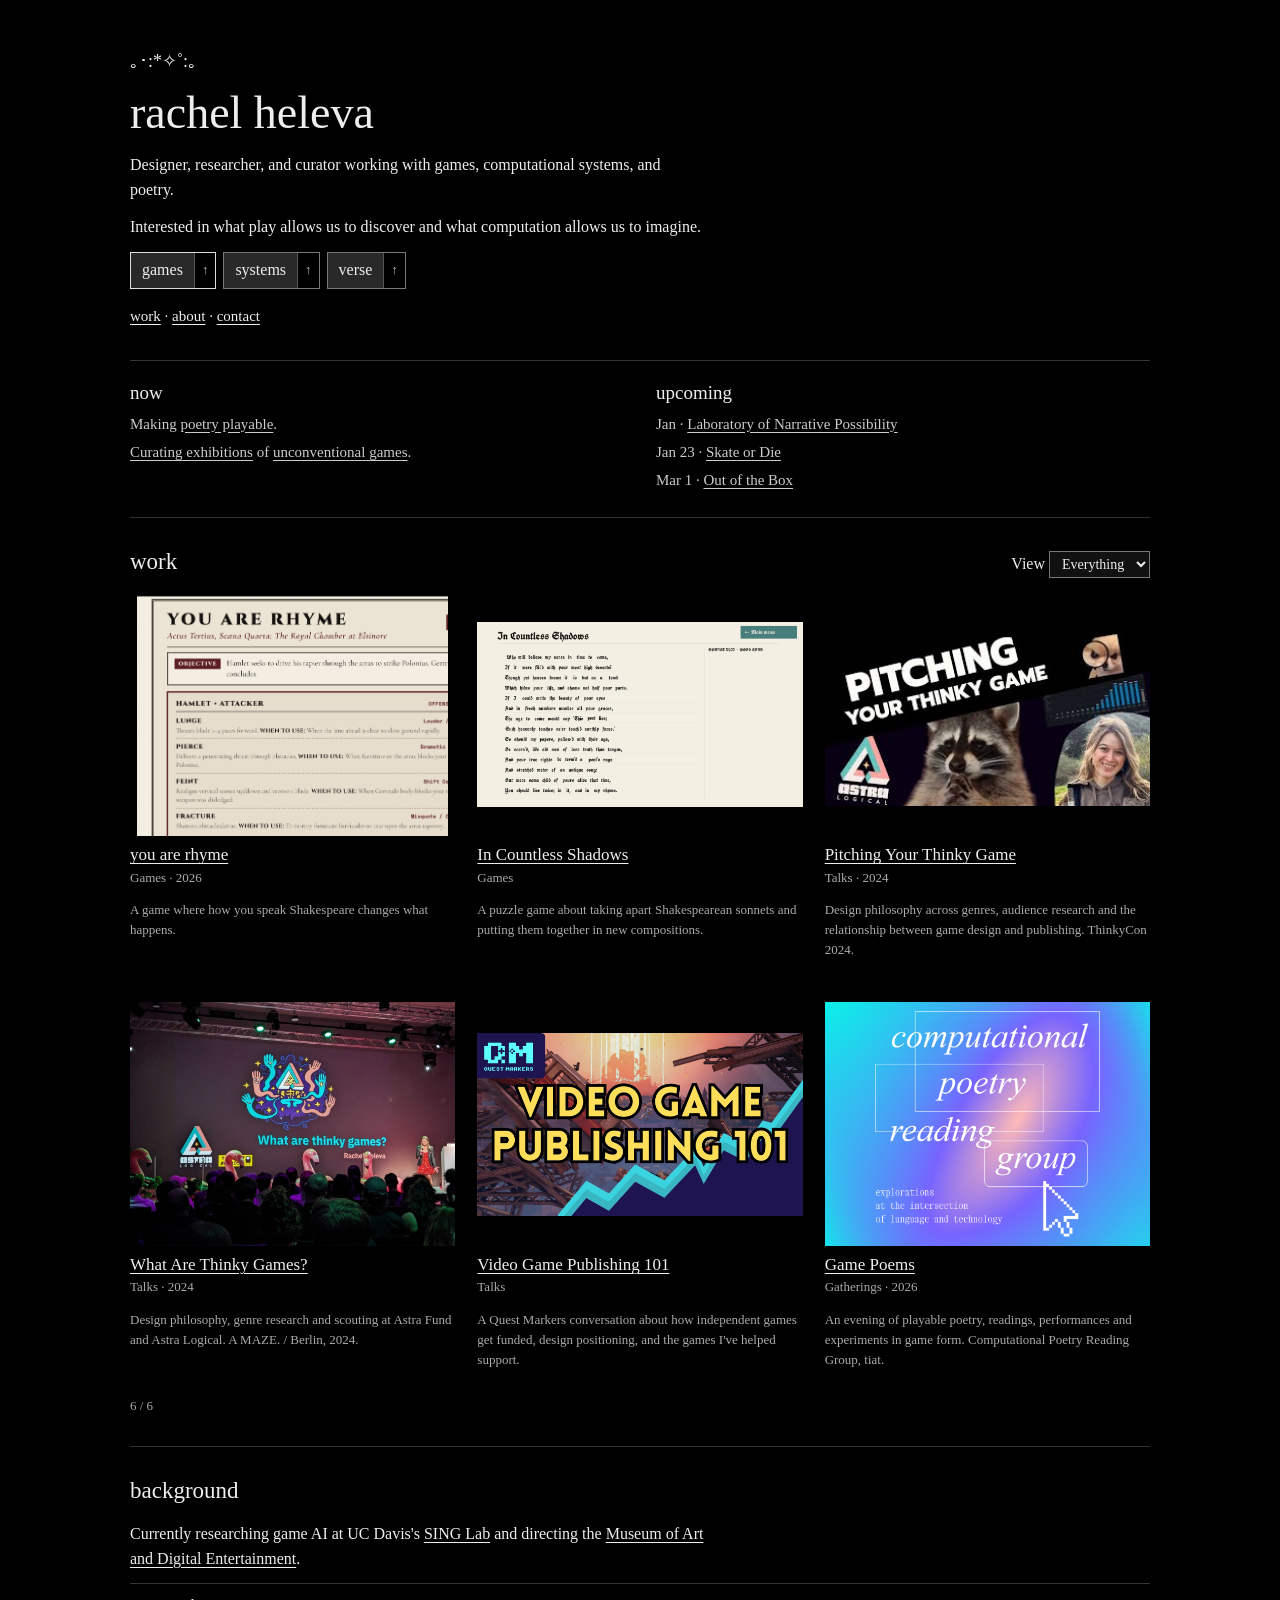
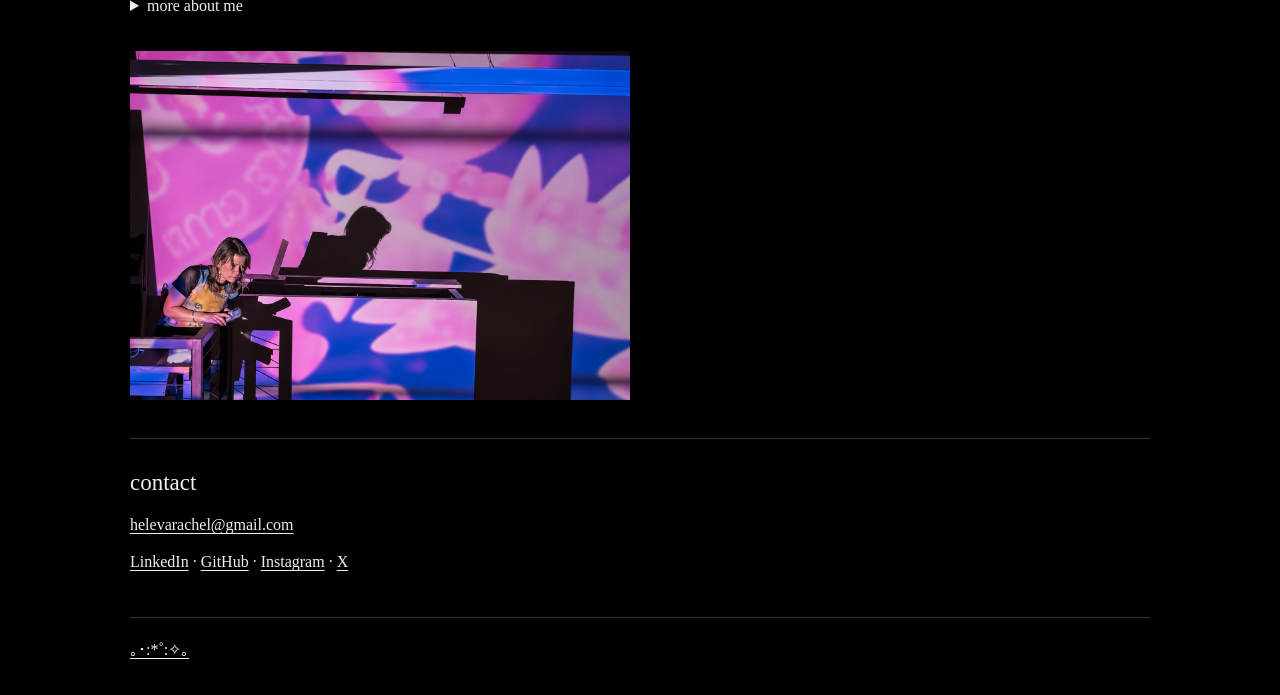
==== commit a45c041e: "Move concise introduction above work" ====
--- a/index.html
+++ b/index.html
@@ -7,7 +7,7 @@
 <meta name="description" content="Rachel Heleva: games, systems, verse.">
 <title>Rachel Heleva</title>
 <link rel="icon" type="image/svg+xml" href="./doorway-transparent.svg">
-<link rel="stylesheet" href="./archive.css?v=20261127-fit">
+<link rel="stylesheet" href="./archive.css?v=20261127-intro">
 <script defer src="./writings.js?v=20261127-reading"></script>
 <script>
 document.addEventListener("DOMContentLoaded", () => {
@@ -29,6 +29,10 @@
 <header class="site-head">
 <button type="button" id="reset" class="mark" title="Reset gallery" aria-label="Reset gallery">｡･:*˚:✧｡</button>
 <h1>rachel heleva</h1>
+<div id="about" class="cv-intro home-intro" aria-label="About">
+<p>Designer, researcher, and curator working with games, computational systems, and poetry.</p>
+<p>Interested in what play allows us to discover and what computation allows us to imagine.</p>
+</div>
 <div id="lenses" class="lenses" aria-label="Gallery themes"></div>
 <noscript><p>games, systems, verse</p></noscript>
 <nav aria-label="Page sections"><a href="#work">work</a> · <a href="#about">about</a> · <a href="#contact">contact</a></nav>
@@ -47,12 +51,10 @@
 <p class="meta" id="gallery-status" role="status"></p>
 
 </section>
-<section id="about" class="route about-cv">
+<section id="background" class="route about-cv">
 <div class="cv-wrap">
-<h2>about</h2>
+<h2>background</h2>
 <div class="cv-intro">
-<p>Designer, researcher, and curator working with games, computational systems, and poetry.</p>
-<p>Interested in what play allows us to discover and what computation allows us to imagine.</p>
 <p>Currently researching game AI at UC Davis's <a href="https://singlab.org/index.html" target="_blank" rel="noopener noreferrer">SING Lab</a> and directing the <a href="https://www.themade.org/" target="_blank" rel="noopener noreferrer">Museum of Art and Digital Entertainment</a>.</p>
 </div>
 <details class="cv-details"><summary>more about me</summary><div class="cv-grid">
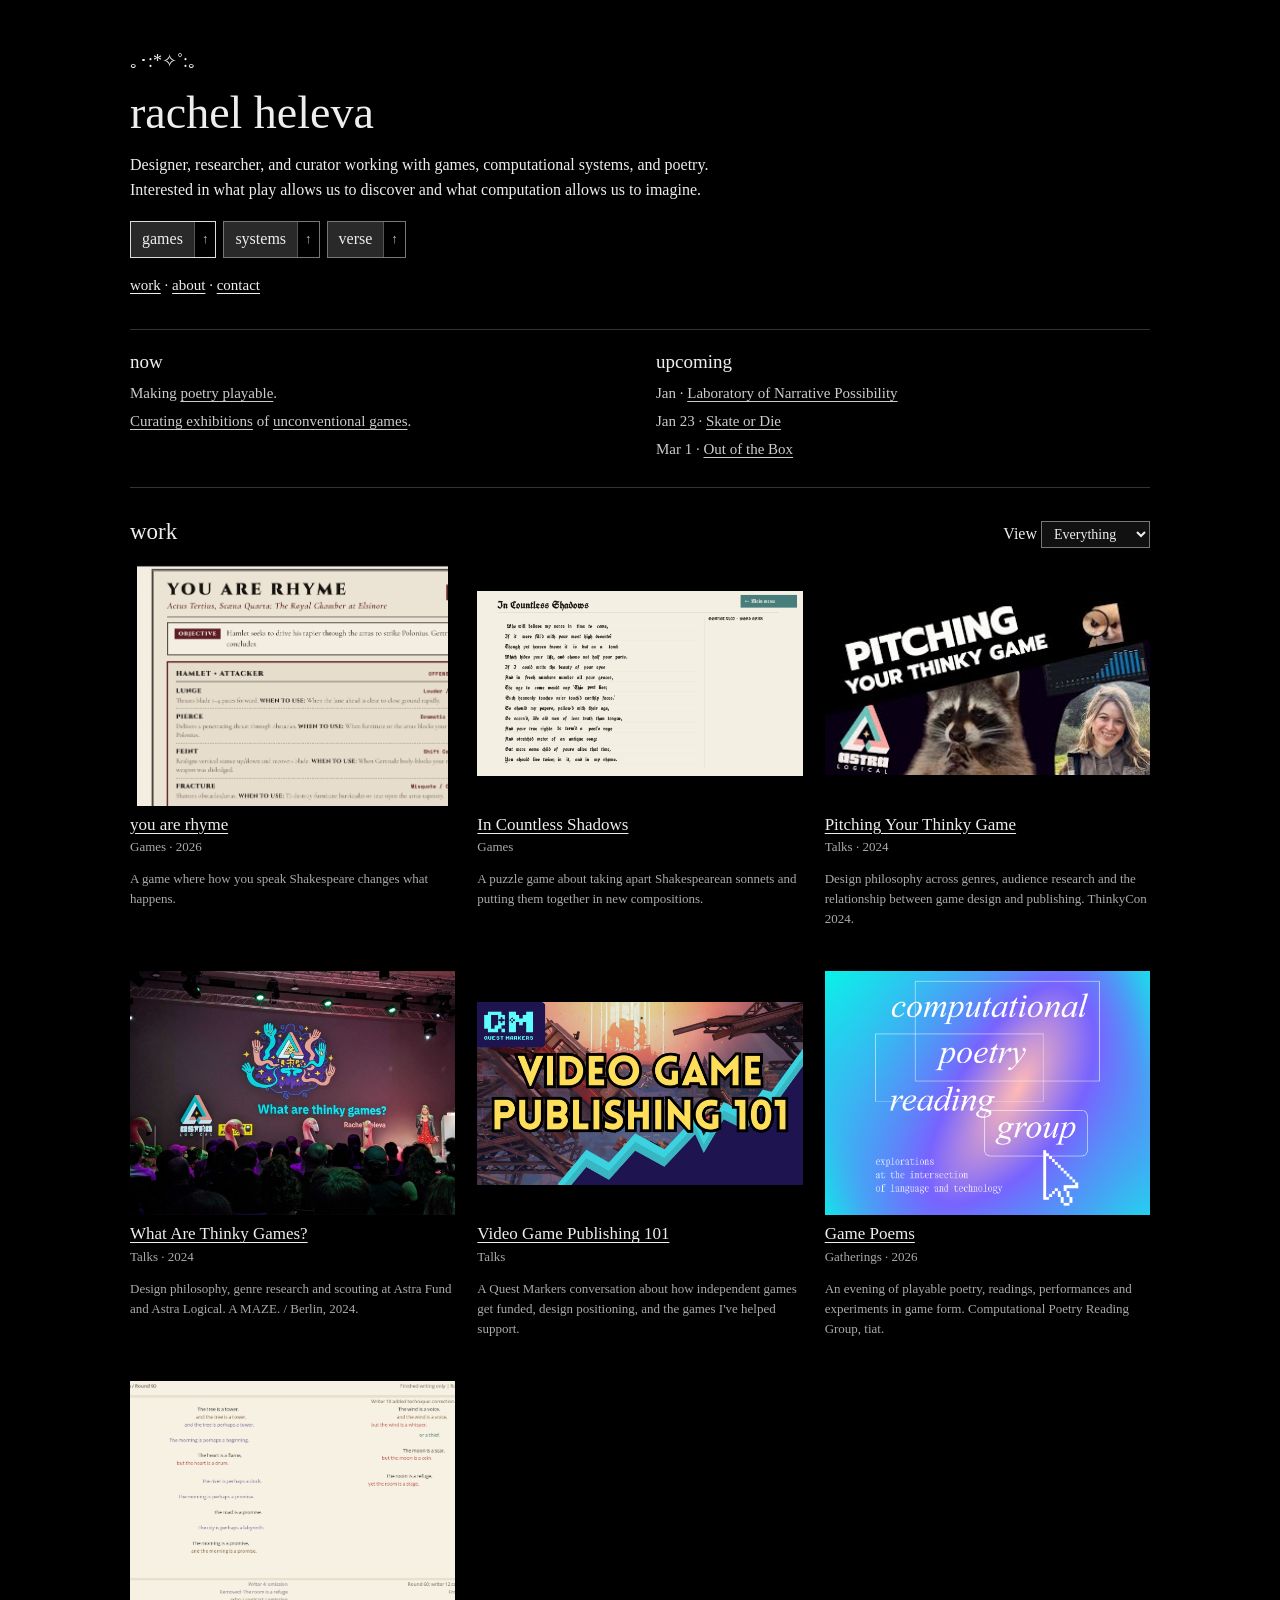
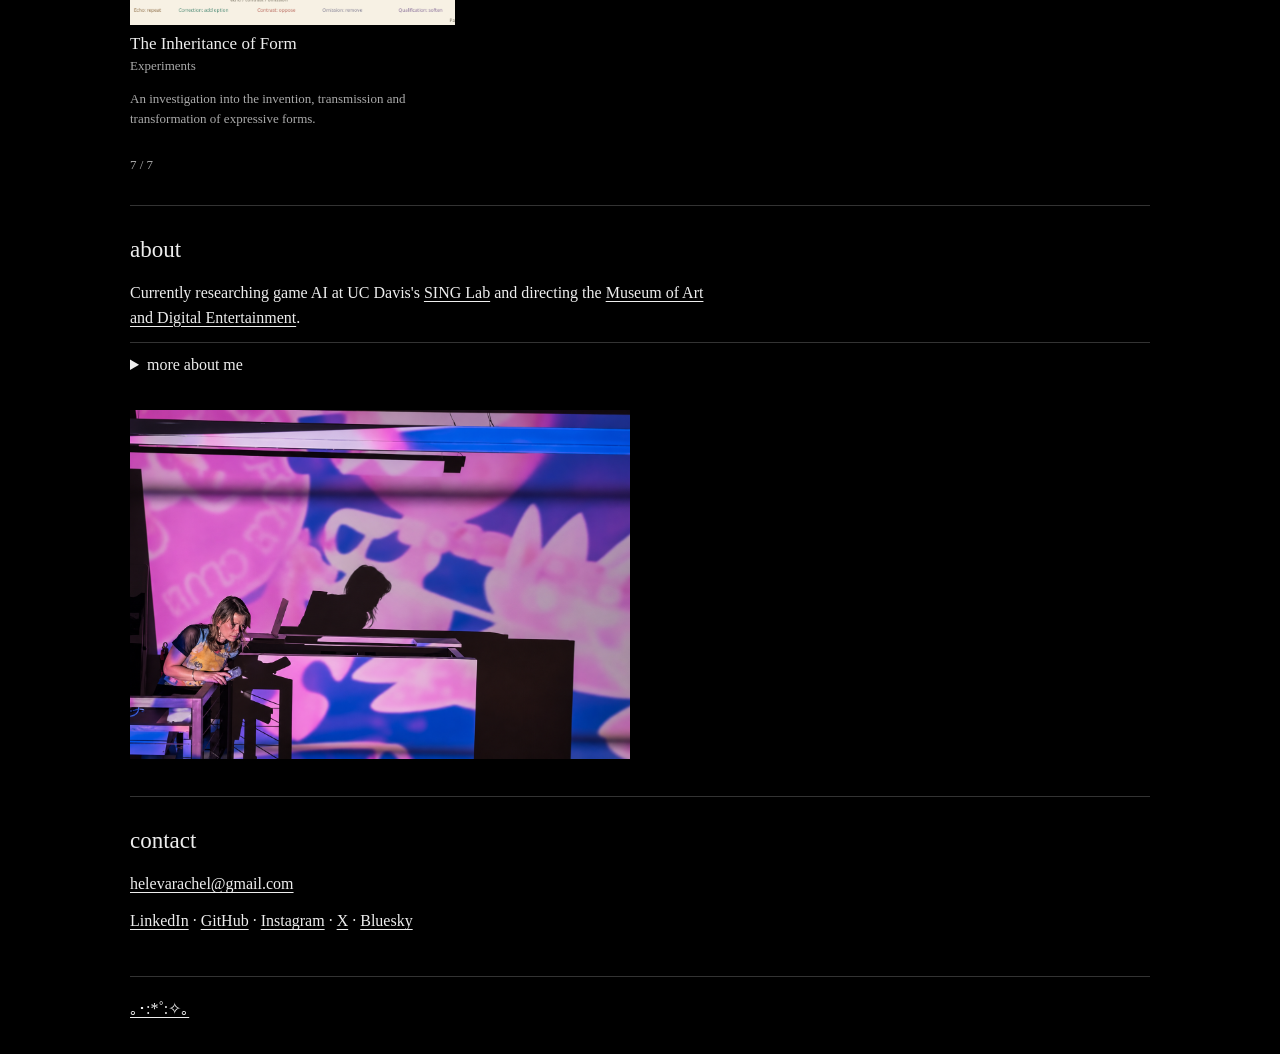
==== commit 05c9ba3c: "Restore About navigation and add Bluesky" ====
--- a/index.html
+++ b/index.html
@@ -7,7 +7,7 @@
 <meta name="description" content="Rachel Heleva: games, systems, verse.">
 <title>Rachel Heleva</title>
 <link rel="icon" type="image/svg+xml" href="./doorway-transparent.svg">
-<link rel="stylesheet" href="./archive.css?v=20261127-intro">
+<link rel="stylesheet" href="./archive.css?v=20261127-about">
 <script defer src="./writings.js?v=20261127-reading"></script>
 <script>
 document.addEventListener("DOMContentLoaded", () => {
@@ -15,7 +15,7 @@
   data.src = "./archive-data.js?v=" + Date.now();
   const loadGallery = () => {
     const gallery = document.createElement("script");
-    gallery.src = "./archive-gallery.js?v=20261127-copy";
+    gallery.src = "./archive-gallery.js?v=20261127-chronology";
     document.head.append(gallery);
   };
   data.addEventListener("load", loadGallery, {once:true});
@@ -29,7 +29,7 @@
 <header class="site-head">
 <button type="button" id="reset" class="mark" title="Reset gallery" aria-label="Reset gallery">｡･:*˚:✧｡</button>
 <h1>rachel heleva</h1>
-<div id="about" class="cv-intro home-intro" aria-label="About">
+<div class="cv-intro home-intro" aria-label="Introduction">
 <p>Designer, researcher, and curator working with games, computational systems, and poetry.</p>
 <p>Interested in what play allows us to discover and what computation allows us to imagine.</p>
 </div>
@@ -51,9 +51,9 @@
 <p class="meta" id="gallery-status" role="status"></p>
 
 </section>
-<section id="background" class="route about-cv">
+<section id="about" class="route about-cv">
 <div class="cv-wrap">
-<h2>background</h2>
+<h2>about</h2>
 <div class="cv-intro">
 <p>Currently researching game AI at UC Davis's <a href="https://singlab.org/index.html" target="_blank" rel="noopener noreferrer">SING Lab</a> and directing the <a href="https://www.themade.org/" target="_blank" rel="noopener noreferrer">Museum of Art and Digital Entertainment</a>.</p>
 </div>
@@ -84,7 +84,7 @@
 </ul></section>
 <section class="cv-group"><h3>Elsewhere</h3><ul>
 <li><a href="https://www.linkedin.com/in/hlywa/" target="_blank" rel="noopener noreferrer">LinkedIn ↗</a> · <a href="https://github.com/hlywa/" target="_blank" rel="noopener noreferrer">GitHub ↗</a></li>
-<li><a href="https://www.instagram.com/rachellheleva/" target="_blank" rel="noopener noreferrer">Instagram ↗</a> · <a href="https://x.com/rachelheleva" target="_blank" rel="noopener noreferrer">X ↗</a></li>
+<li><a href="https://www.instagram.com/rachellheleva/" target="_blank" rel="noopener noreferrer">Instagram ↗</a> · <a href="https://x.com/rachelheleva" target="_blank" rel="noopener noreferrer">X ↗</a> · <a href="https://bsky.app/profile/hlywa.bsky.social" target="_blank" rel="noopener noreferrer">Bluesky ↗</a></li>
 <li><a href="mailto:helevarachel@gmail.com">helevarachel@gmail.com ↗</a></li>
 </ul></section>
 </div>
@@ -92,7 +92,7 @@
 
 </div>
 </section>
-<section id="contact"><h2>contact</h2><p><a href="mailto:helevarachel@gmail.com">helevarachel@gmail.com</a></p><p><a href="https://www.linkedin.com/in/hlywa/">LinkedIn</a> · <a href="https://github.com/hlywa/">GitHub</a> · <a href="https://www.instagram.com/rachellheleva/">Instagram</a> · <a href="https://x.com/rachelheleva">X</a></p></section>
+<section id="contact"><h2>contact</h2><p><a href="mailto:helevarachel@gmail.com">helevarachel@gmail.com</a></p><p><a href="https://www.linkedin.com/in/hlywa/">LinkedIn</a> · <a href="https://github.com/hlywa/">GitHub</a> · <a href="https://www.instagram.com/rachellheleva/">Instagram</a> · <a href="https://x.com/rachelheleva">X</a> · <a href="https://bsky.app/profile/hlywa.bsky.social">Bluesky</a></p></section>
 <footer><a href="#home" aria-label="Return to top">｡･:*˚:✧｡</a></footer>
 </main>
 </body>
--- a/archive.css
+++ b/archive.css
@@ -54,6 +54,8 @@
 .shadows-facts dt { color:#aaa; font-size:14px; }
 .shadows-facts dd { margin:0; }
 .cv-intro { max-width:72ch; }
+.home-intro { max-width:none; margin:0 0 18px; scroll-margin-top:18px; }
+.home-intro p { margin:0; }
 .cv-grid { display:grid; grid-template-columns:1fr 1fr; gap:18px 30px; margin-top:10px; }
 .cv-grid ul { padding-left:18px; }
 .cv-photo { margin:22px 0 0; }
